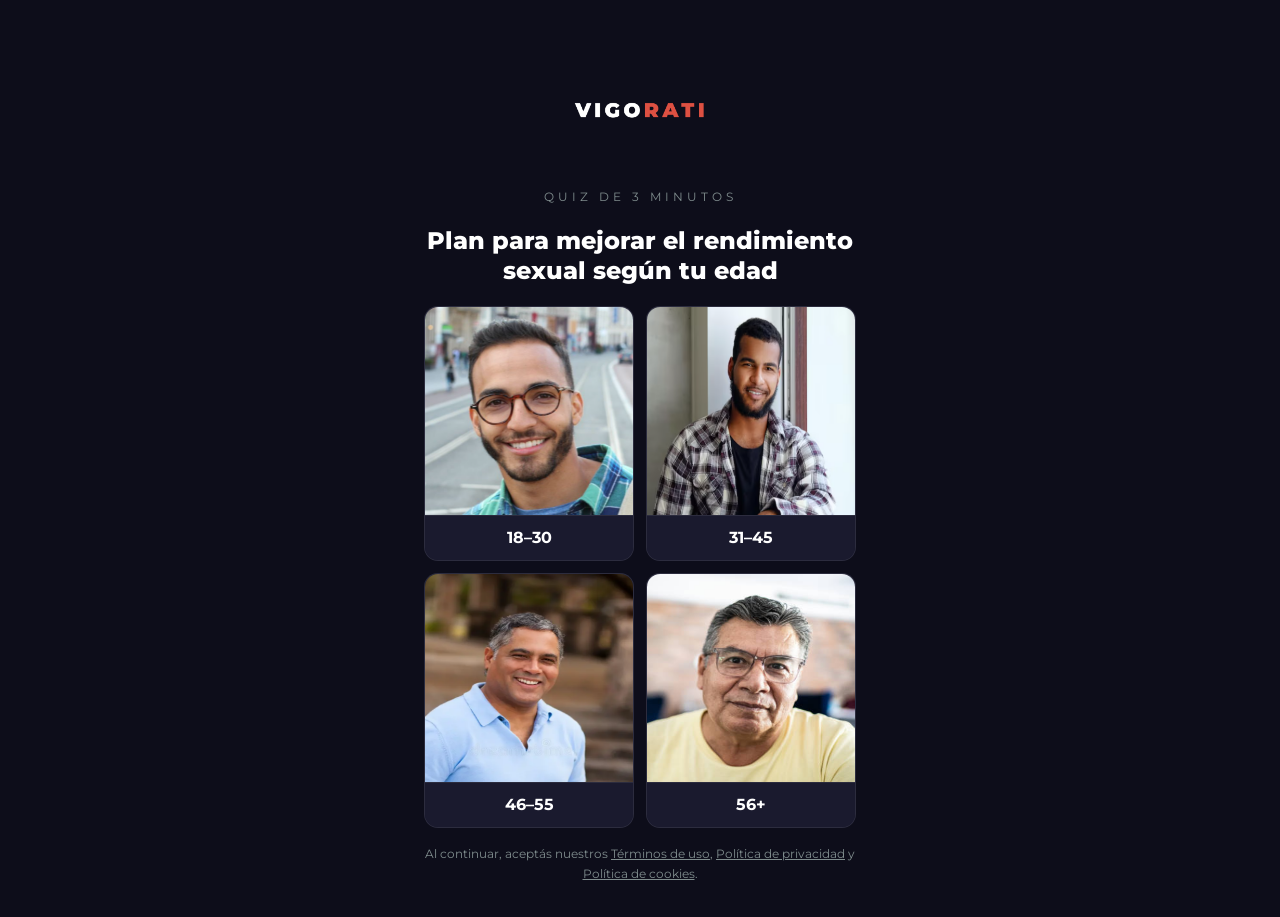
==== index.html @ 0fc3aa95 "first commit" ====
<!DOCTYPE html>
<html lang="es">
<head>
  <meta charset="UTF-8">
  <meta name="viewport" content="width=device-width, initial-scale=1.0">
  <meta name="robots" content="noindex, nofollow">
  <title>VIGORATI – Tu Plan Personal de Rendimiento Sexual</title>
  <meta name="description" content="Descubrí tu nivel de rendimiento sexual y obtené un plan personalizado de 4 semanas.">

  <meta property="og:title" content="VIGORATI – Plan Personalizado">
  <meta property="og:description" content="Quiz de 3 minutos para mejorar tu rendimiento sexual.">
  <meta property="og:type" content="website">

  <link rel="preconnect" href="https://fonts.googleapis.com">
  <link rel="preconnect" href="https://fonts.gstatic.com" crossorigin>
  <link href="https://fonts.googleapis.com/css2?family=Montserrat:wght@400;500;600;700;800;900&display=swap" rel="stylesheet">

  <link rel="stylesheet" href="assets/css/styles.css">

  <style>
    html, body { height: 100%; }
    #app { opacity: 1; transition: opacity 0.15s ease; }
  </style>
</head>
<body>
  <div id="app"></div>

  <script src="assets/js/score.js"></script>
  <script src="assets/js/quiz.js"></script>
</body>
</html>
---- assets/css/styles.css ----
/* ============================================================
   VIGORATI — Design System
   ============================================================ */

:root {
  --bg-primary:    #0d0d1a;
  --bg-card:       #1a1a2e;
  --bg-card-hover: #252545;
  --accent:        #e74c3c;
  --accent-dark:   #c0392b;
  --accent-glow:   rgba(231, 76, 60, 0.3);
  --text-primary:  #ffffff;
  --text-secondary:#b0b0c0;
  --text-muted:    #7f8c8d;
  --border:        rgba(255,255,255,0.08);
  --border-active: #e74c3c;
  --success:       #27ae60;
  --warning:       #f39c12;

  --font-display: 'Montserrat', sans-serif;
  --font-body:    'Montserrat', sans-serif;

  --text-xs:   12px;
  --text-sm:   14px;
  --text-base: 16px;
  --text-lg:   18px;
  --text-xl:   20px;
  --text-2xl:  24px;
  --text-3xl:  30px;
  --text-4xl:  36px;
}

/* ============================================================
   RESET
   ============================================================ */
*, *::before, *::after {
  box-sizing: border-box;
  margin: 0;
  padding: 0;
}

html { scroll-behavior: smooth; }

body {
  background: var(--bg-primary);
  color: var(--text-primary);
  font-family: var(--font-body);
  font-size: var(--text-base);
  line-height: 1.5;
  min-height: 100vh;
  -webkit-font-smoothing: antialiased;
}

img { max-width: 100%; display: block; }
a { color: inherit; }
button { font-family: inherit; cursor: pointer; }

/* ============================================================
   LAYOUT
   ============================================================ */
#app {
  max-width: 480px;
  margin: 0 auto;
  min-height: 100vh;
  display: flex;
  flex-direction: column;
}

.screen {
  display: flex;
  flex-direction: column;
  min-height: 100vh;
  padding: 0 20px 32px;
  opacity: 1;
  transition: opacity 0.15s ease;
}

.screen.fade-out { opacity: 0; }

/* ============================================================
   QUIZ HEADER
   ============================================================ */
.quiz-header {
  display: flex;
  align-items: center;
  gap: 12px;
  padding: 16px 0 12px;
  min-height: 52px;
}

.back-btn {
  background: none;
  border: none;
  color: var(--text-secondary);
  font-size: 22px;
  padding: 4px 8px 4px 0;
  cursor: pointer;
  flex-shrink: 0;
  line-height: 1;
  transition: color 0.2s;
}
.back-btn:hover { color: var(--text-primary); }

.progress-wrap {
  flex: 1;
  display: flex;
  align-items: center;
  gap: 10px;
}

.progress-bar-track {
  flex: 1;
  height: 3px;
  background: rgba(255,255,255,0.1);
  border-radius: 2px;
  overflow: hidden;
}

.progress-bar-fill {
  height: 3px;
  background: var(--accent);
  border-radius: 2px;
  transition: width 0.4s ease;
}

.question-counter {
  font-size: var(--text-xs);
  color: var(--text-muted);
  white-space: nowrap;
  font-variant-numeric: tabular-nums;
}

/* ============================================================
   LOGO
   ============================================================ */
.logo {
  font-family: var(--font-display);
  font-weight: 900;
  font-size: var(--text-3xl);
  color: var(--accent);
  letter-spacing: 2px;
  text-align: center;
  padding: 24px 0 4px;
}

.site-logo-img {
  display: block;
  margin: 16px auto 8px;
  height: 140px;
  width: auto;
  object-fit: contain;
}

.logo-subtitle {
  text-align: center;
  font-size: var(--text-xs);
  color: var(--text-muted);
  letter-spacing: 4px;
  text-transform: uppercase;
  margin-bottom: 20px;
}

/* ============================================================
   SCREEN HEADLINES
   ============================================================ */
.screen-headline {
  font-family: var(--font-display);
  font-weight: 800;
  font-size: clamp(var(--text-xl), 5vw, var(--text-2xl));
  color: var(--text-primary);
  line-height: 1.25;
  margin-bottom: 8px;
  text-align: center;
}

.screen-subtitle {
  font-size: var(--text-sm);
  color: var(--text-secondary);
  margin-bottom: 20px;
  text-align: center;
}

/* ============================================================
   OPTION CARDS (shared base)
   ============================================================ */
.option-card {
  background: var(--bg-card);
  border: 1.5px solid var(--border);
  border-radius: 12px;
  padding: 16px 20px;
  cursor: pointer;
  transition: border-color 0.2s, background 0.2s, box-shadow 0.2s;
  display: flex;
  align-items: center;
  gap: 14px;
  width: 100%;
  text-align: left;
}

.option-card:hover {
  border-color: rgba(231, 76, 60, 0.5);
  background: var(--bg-card-hover);
}

.option-card.selected {
  border-color: var(--accent);
  background: rgba(231, 76, 60, 0.12);
  box-shadow: 0 0 0 1px rgba(231, 76, 60, 0.3);
}

.option-card .radio-indicator {
  width: 20px;
  height: 20px;
  border-radius: 50%;
  border: 2px solid var(--text-muted);
  flex-shrink: 0;
  transition: border-color 0.2s, background 0.2s;
  display: flex;
  align-items: center;
  justify-content: center;
}

.option-card.selected .radio-indicator {
  background: var(--accent);
  border-color: var(--accent);
}

.option-card.selected .radio-indicator::after {
  content: '';
  width: 8px;
  height: 8px;
  border-radius: 50%;
  background: white;
}

.option-text {
  font-size: var(--text-base);
  color: var(--text-primary);
  font-weight: 500;
}

.option-emoji {
  font-size: 22px;
  flex-shrink: 0;
}

.options-list {
  display: flex;
  flex-direction: column;
  gap: 10px;
  margin-top: 12px;
}

/* ============================================================
   IMAGE CARD GRID (telas 01, 17)
   ============================================================ */
.image-card-grid {
  display: grid;
  grid-template-columns: 1fr 1fr;
  gap: 12px;
  margin-top: 12px;
}

.image-card {
  background: var(--bg-card);
  border: 1.5px solid var(--border);
  border-radius: 14px;
  padding: 16px 12px 14px;
  cursor: pointer;
  transition: border-color 0.2s, background 0.2s, transform 0.15s;
  display: flex;
  flex-direction: column;
  align-items: center;
  gap: 10px;
  text-align: center;
}

.image-card:hover {
  border-color: rgba(231, 76, 60, 0.5);
  background: var(--bg-card-hover);
  transform: translateY(-2px);
}

.image-card.selected {
  border-color: var(--accent);
  background: rgba(231, 76, 60, 0.1);
}

.image-card-label {
  font-weight: 700;
  font-size: var(--text-base);
  color: var(--text-primary);
}

.image-card svg {
  width: 70px;
  height: 100px;
}

/* Card com foto real */
.image-card.has-photo {
  padding: 0;
  gap: 0;
  overflow: hidden;
}

.image-card-photo-wrap {
  width: 100%;
  aspect-ratio: 1 / 1;
  overflow: hidden;
  position: relative;
}

.image-card-photo {
  position: absolute;
  top: 0;
  left: 0;
  width: 100%;
  height: 100%;
  object-fit: cover;
  object-position: top center;
  display: block;
}

.image-card.has-photo .image-card-label {
  padding: 10px 8px;
  background: var(--bg-card);
  width: 100%;
  text-align: center;
  font-size: var(--text-base);
  font-weight: 700;
  color: var(--text-primary);
  border-top: 1px solid var(--border);
}

.image-card.has-photo.selected .image-card-label {
  background: rgba(231, 76, 60, 0.15);
}

/* ============================================================
   RADIO IMAGE (tela 02 - body type)
   ============================================================ */
.radio-image-grid {
  display: flex;
  flex-direction: column;
  gap: 10px;
  margin-top: 12px;
}

.radio-image-card {
  background: var(--bg-card);
  border: 1.5px solid var(--border);
  border-radius: 14px;
  padding: 16px 12px 14px;
  cursor: pointer;
  transition: border-color 0.2s, background 0.2s;
  display: flex;
  flex-direction: column;
  align-items: center;
  gap: 10px;
  flex: 1;
  text-align: center;
}

.radio-image-card:hover {
  border-color: rgba(231, 76, 60, 0.5);
  background: var(--bg-card-hover);
}

.radio-image-card.selected {
  border-color: var(--accent);
  background: rgba(231, 76, 60, 0.1);
}

.radio-image-card svg { width: 60px; height: 90px; }

.radio-image-card.has-img {
  flex-direction: row;
  padding: 0;
  overflow: hidden;
  gap: 0;
  align-items: stretch;
}

.radio-img-wrap {
  width: 90px;
  flex-shrink: 0;
  overflow: hidden;
  border-radius: 14px 0 0 14px;
}

.radio-img {
  width: 100%;
  height: 100%;
  object-fit: cover;
  object-position: center top;
  display: block;
  min-height: 100px;
}

.radio-image-card.has-img .image-card-label {
  flex: 1;
  display: flex;
  align-items: center;
  justify-content: center;
  font-size: var(--text-lg);
  font-weight: 700;
  padding: 16px;
}

/* ============================================================
   CHECKBOX MULTI (telas 03, 09)
   ============================================================ */
.checkbox-card {
  background: var(--bg-card);
  border: 1.5px solid var(--border);
  border-radius: 12px;
  padding: 16px 20px;
  cursor: pointer;
  transition: border-color 0.2s, background 0.2s;
  display: flex;
  align-items: center;
  gap: 14px;
  width: 100%;
}

.checkbox-card:hover {
  border-color: rgba(231, 76, 60, 0.5);
  background: var(--bg-card-hover);
}

.checkbox-card.selected {
  border-color: var(--accent);
  background: rgba(231, 76, 60, 0.12);
}

.checkbox-indicator {
  width: 22px;
  height: 22px;
  border-radius: 6px;
  border: 2px solid var(--text-muted);
  flex-shrink: 0;
  transition: all 0.2s;
  display: flex;
  align-items: center;
  justify-content: center;
  color: white;
  font-size: 13px;
}

.checkbox-card.selected .checkbox-indicator {
  background: var(--accent);
  border-color: var(--accent);
}

.checkbox-list {
  display: flex;
  flex-direction: column;
  gap: 10px;
  margin-top: 12px;
}

/* ============================================================
   STATEMENT RADIO (telas 13, 23)
   ============================================================ */
.statement-block {
  border-left: 4px solid var(--accent);
  background: rgba(231, 76, 60, 0.06);
  border-radius: 0 12px 12px 0;
  padding: 16px 18px;
  margin-bottom: 8px;
  font-size: var(--text-lg);
  font-style: italic;
  font-weight: 600;
  color: var(--text-primary);
  line-height: 1.4;
}

.statement-example {
  font-size: var(--text-sm);
  color: var(--text-secondary);
  font-style: italic;
  margin-bottom: 16px;
}

/* ============================================================
   BUTTONS
   ============================================================ */
.btn-primary {
  background: var(--accent);
  color: white;
  border: none;
  border-radius: 12px;
  padding: 18px 32px;
  font-size: var(--text-lg);
  font-weight: 700;
  font-family: var(--font-body);
  cursor: pointer;
  width: 100%;
  transition: background 0.2s, transform 0.1s;
  margin-top: 16px;
}

.btn-primary:hover { background: var(--accent-dark); }
.btn-primary:active { transform: scale(0.98); }
.btn-primary:disabled {
  background: rgba(231, 76, 60, 0.3);
  cursor: not-allowed;
}

.btn-ghost {
  background: rgba(255,255,255,0.08);
  color: var(--text-secondary);
  border: 1.5px solid var(--border);
  border-radius: 10px;
  padding: 14px 24px;
  font-size: var(--text-base);
  font-weight: 600;
  font-family: var(--font-body);
  cursor: pointer;
  transition: background 0.2s;
}

.btn-ghost:hover { background: rgba(255,255,255,0.14); }

.btn-continue-wrap { margin-top: 20px; }

/* ============================================================
   EDUCATIONAL SCREEN
   ============================================================ */
.edu-screen {
  padding-top: 8px;
  align-items: center;
  text-align: center;
}

.edu-img {
  width: 100%;
  border-radius: 14px;
  margin: 16px 0;
  display: block;
}

.edu-infographic {
  background: var(--bg-card);
  border-radius: 14px;
  padding: 20px;
  margin: 16px 0;
  display: flex;
  flex-direction: column;
  gap: 12px;
}

.edu-bar-row {
  display: flex;
  align-items: center;
  gap: 12px;
}

.edu-bar-label {
  font-size: var(--text-xs);
  color: var(--text-muted);
  width: 38px;
  flex-shrink: 0;
}

.edu-bar-track {
  flex: 1;
  height: 8px;
  background: rgba(255,255,255,0.06);
  border-radius: 4px;
  overflow: hidden;
}

.edu-bar-fill {
  height: 8px;
  background: var(--accent);
  border-radius: 4px;
  transform: scaleX(0);
  transform-origin: left;
  animation: growBar 1s ease-out forwards;
}

.edu-bar-fill.day1  { animation-delay: 0.1s; width: 35%; }
.edu-bar-fill.day7  { animation-delay: 0.3s; width: 55%; }
.edu-bar-fill.day14 { animation-delay: 0.5s; width: 75%; }
.edu-bar-fill.day28 { animation-delay: 0.7s; width: 100%; }

@keyframes growBar {
  to { transform: scaleX(1); }
}

.edu-text {
  font-size: var(--text-base);
  color: var(--text-secondary);
  line-height: 1.6;
  margin-bottom: 12px;
  text-align: center;
}

.edu-badge {
  display: inline-flex;
  align-items: center;
  gap: 6px;
  font-size: var(--text-xs);
  color: var(--text-muted);
  background: rgba(255,255,255,0.05);
  border-radius: 20px;
  padding: 6px 12px;
  margin-bottom: 16px;
}

/* ============================================================
   SOCIAL PROOF
   ============================================================ */
.social-proof-screen {
  align-items: center;
  text-align: center;
}

.social-proof-img {
  width: 100%;
  border-radius: 14px;
  margin-bottom: 20px;
  display: block;
}

.social-proof-headline {
  font-family: var(--font-display);
  font-weight: 800;
  font-size: clamp(var(--text-xl), 5vw, var(--text-2xl));
  line-height: 1.25;
  margin-bottom: 20px;
}

.person-grid {
  display: flex;
  flex-wrap: wrap;
  gap: 8px;
  margin-bottom: 20px;
}

.person-icon {
  width: 36px;
  height: 36px;
}

.social-testimonial {
  background: var(--bg-card);
  border-radius: 14px;
  padding: 18px;
  margin-bottom: 16px;
}

.social-testimonial p {
  font-size: var(--text-sm);
  color: var(--text-secondary);
  font-style: italic;
  line-height: 1.6;
  margin-bottom: 8px;
}

.social-testimonial .author {
  font-size: var(--text-sm);
  color: var(--text-muted);
  font-style: normal;
  font-weight: 600;
}

/* ============================================================
   COMPARISON TABLE
   ============================================================ */
.comparison-subtitle {
  font-size: var(--text-sm);
  color: var(--text-secondary);
  margin-bottom: 16px;
  line-height: 1.5;
  text-align: center;
}

.comparison-table-wrap {
  width: 100%;
  overflow-x: auto;
  -webkit-overflow-scrolling: touch;
  margin-bottom: 16px;
  border-radius: 14px;
}

.comparison-table {
  width: 100%;
  min-width: 300px;
  border-collapse: collapse;
  border-radius: 14px;
  overflow: hidden;
}

.comparison-table th {
  padding: 10px 8px;
  font-size: var(--text-xs);
  font-weight: 700;
  text-align: center;
}

.comparison-table th:first-child { text-align: center; }

.comparison-table th.col-vigorati {
  color: var(--accent);
  background: rgba(231, 76, 60, 0.1);
}

.comparison-table th.col-quick {
  color: var(--text-muted);
  background: var(--bg-card);
}

.comparison-table th.col-benefit {
  background: var(--bg-card);
  color: var(--text-secondary);
}

.comparison-table td {
  padding: 12px 8px;
  font-size: var(--text-sm);
  border-top: 1px solid var(--border);
  background: var(--bg-card);
  text-align: center;
  color: var(--text-secondary);
}

.comparison-table td:first-child {
  text-align: center;
  color: var(--text-primary);
  font-weight: 500;
}

.comparison-table td.col-vigorati {
  background: rgba(231, 76, 60, 0.06);
}

.check { color: var(--success); font-size: 18px; }
.cross { color: var(--accent); font-size: 18px; }

/* ============================================================
   RESULT DASHBOARD (tela 25)
   ============================================================ */
.dashboard-subtitle {
  font-size: var(--text-sm);
  color: var(--text-secondary);
  margin-bottom: 20px;
}

.score-bar-wrap {
  background: var(--bg-card);
  border-radius: 14px;
  padding: 20px;
  margin-bottom: 16px;
}

.score-bar-labels {
  display: flex;
  justify-content: space-between;
  font-size: var(--text-xs);
  color: var(--text-muted);
  margin-bottom: 6px;
}

.score-bar-track {
  position: relative;
  height: 10px;
  background: rgba(255,255,255,0.1);
  border-radius: 5px;
  margin-bottom: 8px;
}

.score-bar-fg {
  position: absolute;
  top: 0;
  left: 0;
  height: 100%;
  border-radius: 5px;
  background: linear-gradient(to right, #e74c3c, #f39c12, #27ae60);
  width: 100%;
}

.score-indicator {
  position: absolute;
  top: 50%;
  transform: translate(-50%, -50%);
  width: 18px;
  height: 18px;
  border-radius: 50%;
  background: white;
  border: 3px solid var(--accent);
  box-shadow: 0 2px 8px rgba(0,0,0,0.4);
  left: 5%;
  transition: left 1.5s cubic-bezier(0.4, 0, 0.2, 1);
}

.score-tooltip {
  position: absolute;
  bottom: 28px;
  transform: translateX(-50%);
  background: var(--accent);
  color: white;
  font-size: var(--text-xs);
  font-weight: 700;
  padding: 4px 8px;
  border-radius: 6px;
  white-space: nowrap;
  left: 5%;
  transition: left 1.5s cubic-bezier(0.4, 0, 0.2, 1);
}

.score-tooltip::after {
  content: '';
  position: absolute;
  top: 100%;
  left: 50%;
  transform: translateX(-50%);
  border: 4px solid transparent;
  border-top-color: var(--accent);
}

.score-range-labels {
  display: flex;
  justify-content: space-between;
  font-size: var(--text-xs);
  color: var(--text-muted);
  margin-top: 4px;
}

.score-alert {
  border-radius: 12px;
  padding: 16px;
  margin-bottom: 16px;
  border: 1.5px solid rgba(231, 76, 60, 0.4);
  background: rgba(231, 76, 60, 0.08);
}

.score-alert-title {
  font-weight: 700;
  font-size: var(--text-base);
  margin-bottom: 8px;
  color: var(--accent);
}

.score-alert-text {
  font-size: var(--text-sm);
  color: var(--text-secondary);
  line-height: 1.55;
}

.diagnostic-cards {
  display: flex;
  flex-direction: column;
  gap: 10px;
  margin-bottom: 16px;
}

.diagnostic-card {
  background: var(--bg-card);
  border-radius: 12px;
  padding: 14px 16px;
  display: flex;
  align-items: center;
  gap: 14px;
  border: 1.5px solid var(--border);
}

.diagnostic-icon {
  font-size: 22px;
  flex-shrink: 0;
}

.diagnostic-info { flex: 1; }

.diagnostic-label {
  font-size: var(--text-xs);
  color: var(--text-muted);
  text-transform: uppercase;
  letter-spacing: 0.5px;
  margin-bottom: 2px;
}

.diagnostic-value {
  font-size: var(--text-sm);
  font-weight: 600;
  color: var(--text-primary);
  white-space: nowrap;
}

/* ============================================================
   AUTHORITY SCREEN (tela 26)
   ============================================================ */
.authority-headline {
  font-family: var(--font-display);
  font-weight: 900;
  font-size: clamp(var(--text-xl), 5vw, var(--text-2xl));
  letter-spacing: 1px;
  color: var(--text-primary);
  margin-bottom: 24px;
  text-align: center;
}

.authority-list {
  display: flex;
  flex-direction: column;
  gap: 16px;
  margin-bottom: 24px;
}

.authority-item {
  display: flex;
  align-items: flex-start;
  gap: 14px;
}

.authority-bullet {
  width: 28px;
  height: 28px;
  border-radius: 50%;
  background: var(--accent);
  display: flex;
  align-items: center;
  justify-content: center;
  font-size: 12px;
  flex-shrink: 0;
  margin-top: 2px;
}

.authority-text {
  font-size: var(--text-base);
  color: var(--text-secondary);
  line-height: 1.6;
}

/* ============================================================
   LOADING SCREEN
   ============================================================ */
.loading-screen {
  display: flex;
  flex-direction: column;
  align-items: center;
  gap: 16px;
  padding: 24px 20px;
  min-height: 100vh;
}

.loading-title {
  font-family: var(--font-display);
  font-weight: 800;
  font-size: var(--text-xl);
  text-align: center;
  color: var(--text-primary);
}

.progress-circle-wrap {
  position: relative;
  width: 140px;
  height: 140px;
  flex-shrink: 0;
}

.progress-circle-wrap svg {
  width: 140px;
  height: 140px;
  transform: rotate(-90deg);
}

.circle-bg {
  fill: none;
  stroke: rgba(255,255,255,0.08);
  stroke-width: 10;
}

.progress-arc {
  fill: none;
  stroke: var(--accent);
  stroke-width: 10;
  stroke-linecap: round;
  stroke-dasharray: 282.74;
  stroke-dashoffset: 282.74;
  transition: stroke-dashoffset 0.3s ease;
}

.percent-label {
  position: absolute;
  top: 50%;
  left: 50%;
  transform: translate(-50%, -50%);
  font-family: var(--font-display);
  font-weight: 900;
  font-size: 36px;
  color: var(--text-primary);
}

.loading-status {
  font-size: var(--text-sm);
  color: var(--text-secondary);
  text-align: center;
  min-height: 22px;
  transition: opacity 0.3s;
}

.loading-social {
  text-align: center;
  font-size: var(--text-sm);
  color: var(--text-secondary);
  line-height: 1.6;
}

.loading-social strong {
  color: var(--accent);
  font-size: var(--text-lg);
  font-weight: 700;
  display: block;
}

.testimonial-carousel {
  width: 100%;
  max-width: 420px;
}

.testimonial-card {
  background: var(--bg-card);
  border-radius: 14px;
  padding: 18px;
  border: 1.5px solid var(--border);
  transition: opacity 0.4s;
}

.testimonial-header {
  display: flex;
  align-items: center;
  gap: 8px;
  margin-bottom: 10px;
}

.testimonial-avatar {
  width: 36px;
  height: 36px;
  border-radius: 50%;
  background: var(--accent);
  display: flex;
  align-items: center;
  justify-content: center;
  font-weight: 700;
  font-size: 16px;
  color: white;
  flex-shrink: 0;
}

.testimonial-meta { flex: 1; }

.testimonial-name {
  font-weight: 600;
  font-size: var(--text-sm);
  color: var(--text-primary);
}

.testimonial-info {
  font-size: var(--text-xs);
  color: var(--text-muted);
}

.testimonial-stars {
  color: #f1c40f;
  font-size: var(--text-sm);
}

.testimonial-title {
  font-weight: 700;
  font-size: var(--text-base);
  color: var(--text-primary);
  margin-bottom: 6px;
}

.testimonial-body {
  font-size: var(--text-sm);
  color: var(--text-secondary);
  line-height: 1.6;
}

/* Popup Overlay */
.popup-overlay {
  position: fixed;
  inset: 0;
  background: rgba(0,0,0,0.75);
  display: flex;
  align-items: center;
  justify-content: center;
  z-index: 999;
  opacity: 0;
  pointer-events: none;
  transition: opacity 0.25s;
  padding: 20px;
}

.popup-overlay.visible {
  opacity: 1;
  pointer-events: all;
}

.popup-card {
  background: var(--bg-card);
  border-radius: 18px;
  padding: 28px 24px;
  max-width: 360px;
  width: 100%;
  border: 1.5px solid rgba(231, 76, 60, 0.3);
  box-shadow: 0 20px 60px rgba(0,0,0,0.5);
}

.popup-label {
  font-size: var(--text-xs);
  text-transform: uppercase;
  letter-spacing: 1px;
  color: var(--text-muted);
  margin-bottom: 10px;
}

.popup-question {
  font-family: var(--font-display);
  font-weight: 800;
  font-size: var(--text-xl);
  color: var(--text-primary);
  line-height: 1.3;
  margin-bottom: 24px;
}

.popup-buttons {
  display: grid;
  grid-template-columns: 1fr 1fr;
  gap: 12px;
}

.popup-buttons .btn-primary { margin-top: 0; }

/* ============================================================
   EMAIL CAPTURE (tela 27)
   ============================================================ */
.email-screen {
  display: flex;
  flex-direction: column;
  min-height: 100vh;
  padding: 0 20px 32px;
}

.email-headline {
  font-family: var(--font-display);
  font-weight: 800;
  font-size: clamp(var(--text-xl), 5vw, var(--text-2xl));
  line-height: 1.3;
  margin-bottom: 24px;
  color: var(--text-primary);
}

.email-headline span {
  color: var(--accent);
}

.email-input-wrap {
  position: relative;
  margin-bottom: 12px;
}

.email-input-wrap .input-icon {
  position: absolute;
  left: 16px;
  top: 50%;
  transform: translateY(-50%);
  color: var(--text-muted);
  font-size: 18px;
}

.email-input {
  width: 100%;
  background: var(--bg-card);
  border: 1.5px solid var(--border);
  border-radius: 12px;
  padding: 18px 16px 18px 46px;
  font-size: var(--text-base);
  color: var(--text-primary);
  font-family: var(--font-body);
  outline: none;
  transition: border-color 0.2s;
}

.email-input::placeholder { color: var(--text-muted); }

.email-input:focus {
  border-color: var(--accent);
  box-shadow: 0 0 0 3px rgba(231, 76, 60, 0.15);
}

.email-privacy {
  font-size: var(--text-sm);
  color: var(--text-muted);
  text-align: center;
  margin-bottom: 4px;
}

/* ============================================================
   OFFER PAGE — GLOBAL
   ============================================================ */
.offer-page {
  max-width: 480px;
  margin: 0 auto;
  padding-bottom: 60px;
}

/* Sticky header */
.offer-header {
  position: fixed;
  top: 0;
  left: 0;
  right: 0;
  z-index: 100;
  background: var(--bg-primary);
  border-bottom: 2px solid var(--accent);
  padding: 10px 20px;
}

.offer-header-inner {
  max-width: 480px;
  margin: 0 auto;
  display: flex;
  flex-direction: column;
  gap: 8px;
}

.offer-header-top {
  display: flex;
  align-items: center;
  justify-content: center;
  gap: 10px;
}

.offer-header-text {
  font-size: var(--text-sm);
  color: var(--text-secondary);
}

#countdown {
  font-family: 'Courier New', monospace;
  font-size: 22px;
  font-weight: 900;
  color: var(--accent);
  line-height: 1;
  flex-shrink: 0;
}

.offer-header-btn {
  background: var(--accent);
  color: white;
  border: none;
  border-radius: 10px;
  padding: 14px 16px;
  font-size: var(--text-base);
  font-weight: 700;
  font-family: var(--font-body);
  cursor: pointer;
  width: 100%;
  transition: background 0.2s;
  min-height: 48px;
}

.offer-header-btn:hover { background: var(--accent-dark); }

/* Offer body spacer — empurra abaixo do header de 2 linhas */
.offer-body { padding: 90px 20px 0; }

/* Hero */
.offer-logo {
  font-family: var(--font-display);
  font-weight: 900;
  font-size: var(--text-3xl);
  color: var(--accent);
  letter-spacing: 2px;
  text-align: center;
  margin-bottom: 16px;
}

.offer-hero-headline {
  font-family: var(--font-display);
  font-weight: 800;
  font-size: clamp(var(--text-xl), 5vw, var(--text-2xl));
  text-align: center;
  line-height: 1.3;
  margin-bottom: 24px;
}

.offer-progress-bars {
  background: var(--bg-card);
  border-radius: 14px;
  padding: 20px;
  margin-bottom: 32px;
}

.offer-progress-title {
  font-size: var(--text-sm);
  color: var(--text-muted);
  text-transform: uppercase;
  letter-spacing: 1px;
  margin-bottom: 14px;
}

.offer-week-row {
  display: flex;
  align-items: center;
  gap: 12px;
  margin-bottom: 10px;
}

.offer-week-label {
  font-size: var(--text-xs);
  color: var(--text-muted);
  width: 54px;
  flex-shrink: 0;
}

.offer-week-track {
  flex: 1;
  height: 10px;
  background: rgba(255,255,255,0.07);
  border-radius: 5px;
  overflow: hidden;
}

.offer-week-fill {
  height: 10px;
  background: var(--accent);
  border-radius: 5px;
  transform: scaleX(0);
  transform-origin: left;
  animation: growBar 1s ease-out forwards;
}

.offer-week-row:nth-child(2) .offer-week-fill { width: 25%; animation-delay: 0.1s; }
.offer-week-row:nth-child(3) .offer-week-fill { width: 50%; animation-delay: 0.3s; }
.offer-week-row:nth-child(4) .offer-week-fill { width: 75%; animation-delay: 0.5s; }
.offer-week-row:nth-child(5) .offer-week-fill { width: 100%; animation-delay: 0.7s; }

/* Deliverables */
.section-title {
  font-family: var(--font-display);
  font-weight: 800;
  font-size: var(--text-xl);
  color: var(--text-primary);
  margin-bottom: 8px;
}

.section-subtitle {
  font-size: var(--text-sm);
  color: var(--text-secondary);
  margin-bottom: 16px;
  line-height: 1.5;
}

.deliverables-table {
  width: 100%;
  border-radius: 14px;
  overflow: hidden;
  margin-bottom: 32px;
  border: 1px solid var(--border);
}

.deliverables-table th {
  background: var(--bg-card);
  padding: 12px 10px;
  font-size: var(--text-xs);
  font-weight: 700;
  text-align: center;
  color: var(--text-muted);
  text-transform: uppercase;
  letter-spacing: 0.5px;
}

.deliverables-table th:first-child { text-align: left; }

.deliverables-table th.col-vigorati-d {
  color: var(--accent);
}

.deliverables-table td {
  padding: 13px 10px;
  font-size: var(--text-sm);
  border-top: 1px solid var(--border);
  background: var(--bg-card);
  text-align: center;
  vertical-align: middle;
}

.deliverables-table td:first-child {
  text-align: left;
  color: var(--text-primary);
  font-weight: 500;
  line-height: 1.4;
}

.price-old {
  color: var(--text-muted);
  text-decoration: line-through;
  font-size: var(--text-xs);
  display: block;
}

.price-free {
  color: var(--success);
  font-weight: 700;
  font-size: var(--text-base);
}

/* Benefits list */
.benefits-list {
  list-style: none;
  display: flex;
  flex-direction: column;
  gap: 14px;
  margin-bottom: 32px;
}

.benefits-list li {
  display: flex;
  align-items: flex-start;
  gap: 12px;
  font-size: var(--text-sm);
  color: var(--text-secondary);
  line-height: 1.6;
}

.benefit-check {
  color: var(--success);
  font-size: 18px;
  flex-shrink: 0;
  margin-top: 1px;
}

/* Reviews */
.reviews-section {
  background: var(--bg-card);
  border-radius: 14px;
  padding: 20px;
  text-align: center;
  margin-bottom: 32px;
}

.reviews-stars {
  font-size: 28px;
  color: #f1c40f;
  margin-bottom: 8px;
}

.reviews-count {
  font-family: var(--font-display);
  font-weight: 900;
  font-size: var(--text-4xl);
  color: var(--text-primary);
  line-height: 1;
  margin-bottom: 4px;
}

.reviews-label {
  font-size: var(--text-sm);
  color: var(--text-secondary);
}

/* CTA section */
.cta-section {
  background: var(--bg-card);
  border-radius: 18px;
  padding: 28px 20px;
  text-align: center;
  border: 1.5px solid rgba(231, 76, 60, 0.3);
  margin-bottom: 24px;
}

.cta-title {
  font-family: var(--font-display);
  font-weight: 900;
  font-size: var(--text-2xl);
  color: var(--text-primary);
  margin-bottom: 4px;
}

.cta-price {
  font-size: var(--text-lg);
  color: var(--text-secondary);
  margin-bottom: 20px;
}

.cta-btn {
  display: block;
  background: var(--accent);
  color: white;
  text-decoration: none;
  border-radius: 14px;
  padding: 20px 24px;
  font-family: var(--font-display);
  font-weight: 900;
  font-size: var(--text-xl);
  transition: background 0.2s, transform 0.1s;
  margin-bottom: 16px;
}

.cta-btn:hover { background: var(--accent-dark); }
.cta-btn:active { transform: scale(0.98); }

.cta-guarantees {
  display: flex;
  flex-direction: column;
  gap: 6px;
}

.cta-guarantee {
  font-size: var(--text-sm);
  color: var(--text-muted);
}

/* Footer */
.offer-footer {
  text-align: center;
  font-size: var(--text-xs);
  color: var(--text-muted);
  line-height: 2;
  padding: 0 20px;
}

.offer-footer a {
  color: var(--text-secondary);
  text-decoration: underline;
}

/* ============================================================
   QUIZ FOOTER (tela 01)
   ============================================================ */
.quiz-footer {
  font-size: var(--text-xs);
  color: var(--text-muted);
  text-align: center;
  margin-top: auto;
  padding-top: 16px;
  line-height: 1.7;
}

.quiz-footer a {
  color: var(--text-muted);
  text-decoration: underline;
}

/* ============================================================
   SPACER
   ============================================================ */
.spacer { flex: 1; }

/* ============================================================
   DAY PROGRESS SCREEN (social proof with day cards)
   ============================================================ */
.day-progress-screen {
  padding-top: 20px;
}

.day-stat-headline {
  text-align: center;
  margin-bottom: 24px;
}

.day-stat-num {
  font-family: var(--font-display);
  font-weight: 900;
  font-size: clamp(var(--text-2xl), 7vw, var(--text-3xl));
  color: var(--accent);
  line-height: 1.15;
}

.day-stat-sub {
  font-family: var(--font-display);
  font-weight: 700;
  font-size: var(--text-lg);
  color: var(--text-primary);
}

.day-cards {
  display: flex;
  flex-direction: column;
  gap: 12px;
  margin-bottom: 20px;
  width: 100%;
}

.day-card {
  display: flex;
  align-items: center;
  background: var(--bg-card);
  border: 1.5px solid var(--border);
  border-radius: 16px;
  padding: 14px 16px;
  gap: 14px;
}

.day-bio-icon {
  width: 52px;
  height: 52px;
  flex-shrink: 0;
}

.day-bio-icon svg {
  width: 52px;
  height: 52px;
}

.day-exer-img {
  width: 64px;
  height: 52px;
  object-fit: contain;
  display: block;
}

.day-card-center {
  flex: 1;
}

.day-card-label {
  font-family: var(--font-display);
  font-weight: 900;
  font-size: var(--text-xl);
  color: var(--text-primary);
  line-height: 1.2;
}

.day-card-desc {
  font-size: var(--text-xs);
  color: var(--text-secondary);
  margin-top: 3px;
}

.day-exer-icon {
  width: 64px;
  height: 52px;
  flex-shrink: 0;
  display: flex;
  align-items: center;
  justify-content: center;
}

.day-exer-icon svg {
  width: 64px;
  height: 52px;
}

.day-body-text {
  font-size: var(--text-sm);
  color: var(--text-secondary);
  text-align: center;
  line-height: 1.6;
  margin-bottom: 16px;
}

/* ============================================================
   PLAN READY SCREEN
   ============================================================ */
.plan-ready-headline {
  font-family: var(--font-display);
  font-weight: 800;
  font-size: clamp(var(--text-xl), 5.5vw, var(--text-2xl));
  color: var(--text-primary);
  line-height: 1.3;
  text-align: center;
  margin-bottom: 20px;
}

.plan-ready-chart {
  width: 100%;
  border-radius: 16px;
  display: block;
  margin-bottom: 24px;
}

.plan-ready-list {
  display: flex;
  flex-direction: column;
  gap: 16px;
  margin-bottom: 24px;
}

.plan-ready-item {
  display: flex;
  align-items: flex-start;
  gap: 14px;
}

.plan-ready-bullet {
  width: 26px;
  height: 26px;
  border-radius: 50%;
  border: 1.5px solid var(--accent);
  color: var(--accent);
  display: flex;
  align-items: center;
  justify-content: center;
  font-size: 16px;
  font-weight: 700;
  flex-shrink: 0;
  margin-top: 2px;
}

.plan-ready-text {
  font-size: var(--text-base);
  font-weight: 600;
  color: var(--text-primary);
  line-height: 1.5;
}

.plan-ready-item.muted .plan-ready-bullet {
  border-color: var(--text-muted);
  color: var(--text-muted);
}

.plan-ready-item.muted .plan-ready-text {
  color: var(--text-muted);
  font-weight: 400;
}

/* ============================================================
   RESPONSIVE
   ============================================================ */
@media (min-width: 480px) {
  .screen { padding: 0 24px 32px; }
  .offer-body { padding: 80px 24px 0; }
}

@media (max-width: 360px) {
  .image-card-grid { gap: 8px; }
  .image-card { padding: 12px 8px 10px; }
  .radio-image-grid { gap: 6px; }
}
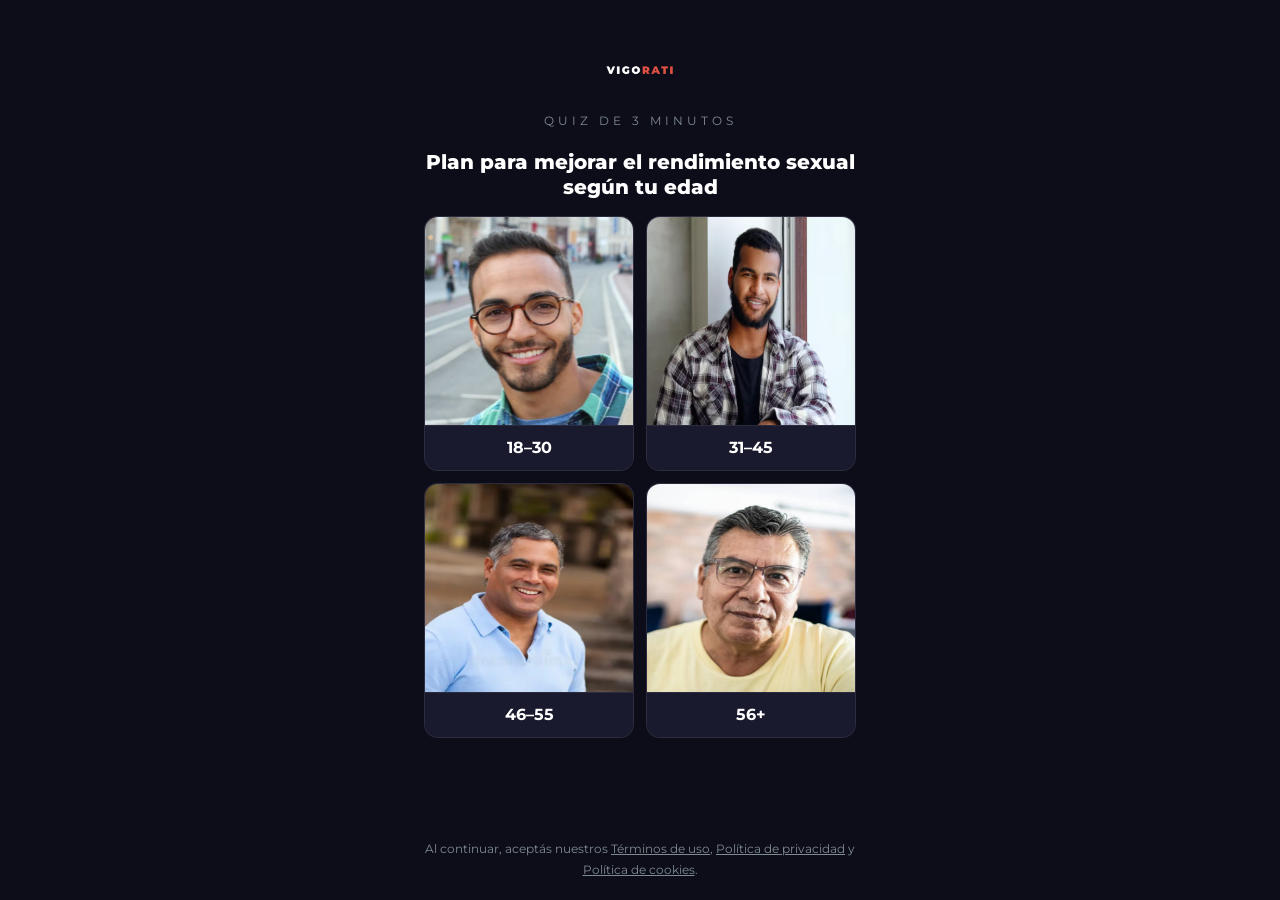
==== commit a8612087: "atualizar mudanças" ====
--- a/index.html
+++ b/index.html
@@ -2,7 +2,7 @@
 <html lang="es">
 <head>
   <meta charset="UTF-8">
-  <meta name="viewport" content="width=device-width, initial-scale=1.0">
+  <meta name="viewport" content="width=device-width, initial-scale=1.0, viewport-fit=cover">
   <meta name="robots" content="noindex, nofollow">
   <title>VIGORATI – Tu Plan Personal de Rendimiento Sexual</title>
   <meta name="description" content="Descubrí tu nivel de rendimiento sexual y obtené un plan personalizado de 4 semanas.">
@@ -14,6 +14,35 @@
   <link rel="preconnect" href="https://fonts.googleapis.com">
   <link rel="preconnect" href="https://fonts.gstatic.com" crossorigin>
   <link href="https://fonts.googleapis.com/css2?family=Montserrat:wght@400;500;600;700;800;900&display=swap" rel="stylesheet">
+
+  <!-- UTMify Pixel -->
+  <script>
+  window.pixelId = "6a457ae3415cc13eb1aaf1a5";
+  var a = document.createElement("script");
+  a.setAttribute("async", "");
+  a.setAttribute("defer", "");
+  a.setAttribute("src", "https://cdn.utmify.com.br/scripts/pixel/pixel.js");
+  document.head.appendChild(a);
+  </script>
+  <!-- End UTMify Pixel -->
+
+  <!-- Meta Pixel Code -->
+  <script>
+  !function(f,b,e,v,n,t,s)
+  {if(f.fbq)return;n=f.fbq=function(){n.callMethod?
+  n.callMethod.apply(n,arguments):n.queue.push(arguments)};
+  if(!f._fbq)f._fbq=n;n.push=n;n.loaded=!0;n.version='2.0';
+  n.queue=[];t=b.createElement(e);t.async=!0;
+  t.src=v;s=b.getElementsByTagName(e)[0];
+  s.parentNode.insertBefore(t,s)}(window, document,'script',
+  'https://connect.facebook.net/en_US/fbevents.js');
+  fbq('init', '2136044947793861');
+  fbq('track', 'PageView');
+  </script>
+  <noscript><img height="1" width="1" style="display:none"
+  src="https://www.facebook.com/tr?id=2136044947793861&ev=PageView&noscript=1"
+  /></noscript>
+  <!-- End Meta Pixel Code -->
 
   <link rel="stylesheet" href="assets/css/styles.css">
 
--- a/assets/css/styles.css
+++ b/assets/css/styles.css
@@ -47,7 +47,7 @@
   font-family: var(--font-body);
   font-size: var(--text-base);
   line-height: 1.5;
-  min-height: 100vh;
+  min-height: 100dvh;
   -webkit-font-smoothing: antialiased;
 }
 
@@ -61,7 +61,7 @@
 #app {
   max-width: 480px;
   margin: 0 auto;
-  min-height: 100vh;
+  min-height: 100dvh;
   display: flex;
   flex-direction: column;
 }
@@ -69,8 +69,8 @@
 .screen {
   display: flex;
   flex-direction: column;
-  min-height: 100vh;
-  padding: 0 20px 32px;
+  min-height: 100dvh;
+  padding: 0 20px max(20px, env(safe-area-inset-bottom));
   opacity: 1;
   transition: opacity 0.15s ease;
 }
@@ -145,8 +145,8 @@
 
 .site-logo-img {
   display: block;
-  margin: 16px auto 8px;
-  height: 140px;
+  margin: 10px auto 6px;
+  height: 72px;
   width: auto;
   object-fit: contain;
 }
@@ -166,17 +166,17 @@
 .screen-headline {
   font-family: var(--font-display);
   font-weight: 800;
-  font-size: clamp(var(--text-xl), 5vw, var(--text-2xl));
+  font-size: clamp(var(--text-lg), 5vw, var(--text-xl));
   color: var(--text-primary);
   line-height: 1.25;
-  margin-bottom: 8px;
+  margin-bottom: 4px;
   text-align: center;
 }
 
 .screen-subtitle {
   font-size: var(--text-sm);
   color: var(--text-secondary);
-  margin-bottom: 20px;
+  margin-bottom: 12px;
   text-align: center;
 }
 
@@ -187,12 +187,12 @@
   background: var(--bg-card);
   border: 1.5px solid var(--border);
   border-radius: 12px;
-  padding: 16px 20px;
+  padding: 12px 16px;
   cursor: pointer;
   transition: border-color 0.2s, background 0.2s, box-shadow 0.2s;
   display: flex;
   align-items: center;
-  gap: 14px;
+  gap: 12px;
   width: 100%;
   text-align: left;
 }
@@ -247,8 +247,8 @@
 .options-list {
   display: flex;
   flex-direction: column;
-  gap: 10px;
-  margin-top: 12px;
+  gap: 8px;
+  margin-top: 8px;
 }
 
 /* ============================================================
@@ -491,14 +491,17 @@
   color: white;
   border: none;
   border-radius: 12px;
-  padding: 18px 32px;
-  font-size: var(--text-lg);
+  padding: 16px 32px;
+  font-size: var(--text-base);
   font-weight: 700;
   font-family: var(--font-body);
   cursor: pointer;
   width: 100%;
   transition: background 0.2s, transform 0.1s;
-  margin-top: 16px;
+  margin-top: 12px;
+  position: sticky;
+  bottom: 16px;
+  z-index: 10;
 }
 
 .btn-primary:hover { background: var(--accent-dark); }
@@ -943,7 +946,7 @@
   align-items: center;
   gap: 16px;
   padding: 24px 20px;
-  min-height: 100vh;
+  min-height: 100dvh;
 }
 
 .loading-title {
@@ -1142,7 +1145,7 @@
 .email-screen {
   display: flex;
   flex-direction: column;
-  min-height: 100vh;
+  min-height: 100dvh;
   padding: 0 20px 32px;
 }
 
@@ -1725,12 +1728,24 @@
    RESPONSIVE
    ============================================================ */
 @media (min-width: 480px) {
-  .screen { padding: 0 24px 32px; }
+  .screen { padding: 0 24px max(20px, env(safe-area-inset-bottom)); }
   .offer-body { padding: 80px 24px 0; }
 }
 
 @media (max-width: 360px) {
   .image-card-grid { gap: 8px; }
-  .image-card { padding: 12px 8px 10px; }
+  .image-card { padding: 10px 8px 8px; }
   .radio-image-grid { gap: 6px; }
-}
+  .option-card { padding: 10px 14px; }
+  .options-list { gap: 6px; }
+}
+
+/* Telas com altura reduzida (ex: Safari com teclado aberto) */
+@media (max-height: 700px) {
+  .site-logo-img { height: 52px; margin: 6px auto 4px; }
+  .screen-headline { font-size: var(--text-base); }
+  .screen-subtitle { margin-bottom: 8px; }
+  .option-card { padding: 10px 14px; }
+  .options-list { gap: 6px; }
+  .quiz-header { padding: 10px 0 8px; min-height: 40px; }
+}
